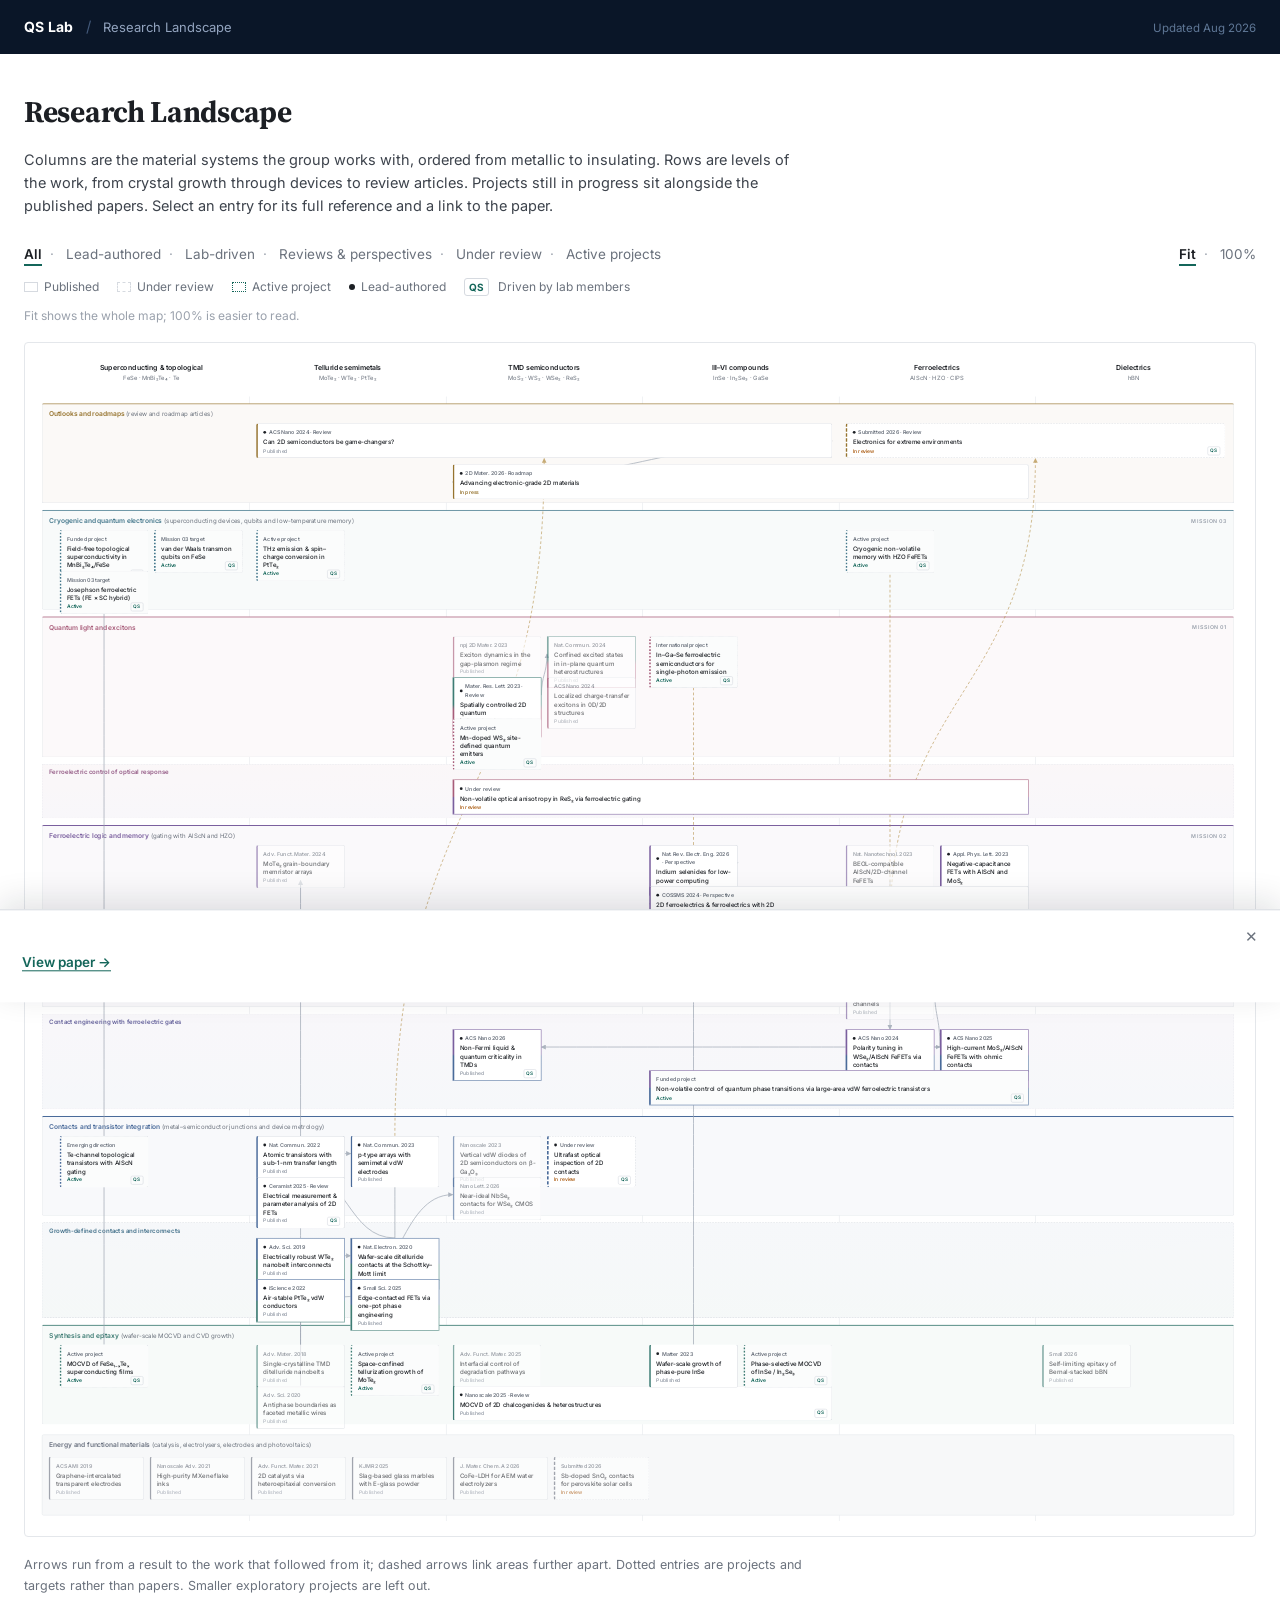
==== research-landscape.html @ 2c2a9a25 "Research: Materials × Missions 표를 Research Landscape 지도 임베드로 교체 - index.html·content.json(page-resea" ====
<!DOCTYPE html>
<html lang="en">
<head>
<meta charset="utf-8">
<meta name="viewport" content="width=device-width, initial-scale=1">
<meta name="theme-color" content="#0a1628">
<meta name="description" content="Publications and active projects of the Quantum Semiconductors Lab at SKKU, mapped by material system and application layer.">
<title>Research Landscape | QS Lab, SKKU</title>
<script>
(function(){var h=document.documentElement;
  try{if(window.self!==window.top)h.classList.add('embedded');}catch(e){h.classList.add('embedded');}
  if(/[?&]embed=min\b/.test(location.search))h.classList.add('embedded','embed-min');})();
</script>
<link rel="preconnect" href="https://fonts.googleapis.com">
<link rel="preconnect" href="https://fonts.gstatic.com" crossorigin>
<link href="https://fonts.googleapis.com/css2?family=Source+Serif+4:opsz,wght@8..60,600;8..60,700&family=Inter:wght@400;500;600;700&display=swap" rel="stylesheet">
<style>
  :root{
    --ink:#1c1f24; --body:#3d434c; --meta:#6b727d; --faint:#9aa1ac;
    --bgpage:#ffffff; --hair:#e4e7eb; --hair2:#d6dae0;
    --accent:#14665a;            /* single accent — lab teal, links & active states */
    --navy:#0a1628;              /* site header, bridges to the main site */
    --A:#3e7c74; --B:#4a6b9a; --C:#7a5f9e; --D:#a85d7a; --Q:#45788c; --E:#96742f; --F:#6b7280;
    --pub:#2f7d4f; --acc2:#96742f; --rev:#b0651f; --plan:#14665a;
  }
  *{box-sizing:border-box;margin:0;padding:0}
  html,body{background:var(--bgpage);color:var(--body);
    font-family:'Inter',ui-sans-serif,-apple-system,system-ui,sans-serif;
    font-size:15px;line-height:1.6;-webkit-font-smoothing:antialiased}
  a{color:var(--accent)}
  /* site header — dark, matching the main QS Lab site */
  .topbar{display:flex;align-items:baseline;gap:12px;padding:15px 24px;background:var(--navy);color:#e9eef7}
  .topbar .logo{font-weight:700;font-size:14px;text-decoration:none;color:#fff;letter-spacing:.02em}
  .topbar .logo:hover{text-decoration:underline}
  .topbar .sep{color:#43597a}
  .topbar .here{font-size:13px;color:#93a4bf}
  .topbar .upd{margin-left:auto;font-size:11.5px;color:#5f7796}
  .intro{padding:34px 24px 6px;max-width:820px}
  .intro h1{font-family:'Source Serif 4',Georgia,serif;font-size:30px;font-weight:700;
    color:var(--ink);letter-spacing:-.01em}
  .intro p{margin-top:12px;font-size:14.5px;color:var(--body)}
  /* filters as plain text links */
  .filters{padding:20px 24px 0;font-size:13.5px;color:var(--meta)}
  .filters .fl{color:var(--meta);text-decoration:none;cursor:pointer;padding-bottom:2px}
  .filters .fl:hover{color:var(--ink)}
  .filters .fl.on{color:var(--ink);font-weight:600;border-bottom:2px solid var(--accent)}
  .filters .dot{margin:0 8px;color:var(--faint)}
  .filters .zoomset{float:right}
  .legend{padding:12px 24px 0;font-size:12px;color:var(--meta);display:flex;flex-wrap:wrap;gap:6px 18px}
  .legend span{display:inline-flex;align-items:center;gap:6px}
  .box{width:14px;height:10px;display:inline-block;background:#fff;border:1px solid var(--hair2)}
  .box.dash{border-style:dashed}
  .box.dot{border-style:dotted;border-color:var(--plan)}
  .ldot{width:6px;height:6px;border-radius:99px;background:var(--ink);display:inline-block}
  .hintline{font-size:12px;color:var(--faint);padding:10px 24px 0}
  /* ── desktop map, framed like a figure ── */
  .figure{margin:16px 24px 6px;border:1px solid var(--hair);border-radius:4px;background:#fff}
  .scroll{overflow:auto;-webkit-overflow-scrolling:touch;padding:8px}
  #zw{position:relative}
  #canvas{position:relative;transform-origin:0 0}
  svg#wires{position:absolute;inset:0;width:100%;height:100%;pointer-events:none;z-index:3}
  .band,.strip{position:absolute;left:16px;right:16px;border-radius:3px;z-index:1}
  .bl{position:absolute;left:12px;top:8px;font-size:12px;font-weight:600;white-space:nowrap;
    max-width:calc(100% - 140px);overflow:hidden;text-overflow:ellipsis}
  .bl .bs2{font-weight:400;font-size:11px;color:var(--meta)}
  .phys{position:absolute;right:12px;top:10px;font-size:9.5px;font-weight:600;letter-spacing:.1em;
    text-transform:uppercase;color:var(--faint)}
  .strip .bl{font-size:11px;top:6px}
  .strip .phys{top:7px}
  .colhead{position:absolute;top:20px;text-align:center;z-index:2}
  .colhead .cn{font-size:12.5px;font-weight:600;color:var(--ink)}
  .colhead .cm{font-size:10.5px;color:var(--meta);margin-top:2px}
  .colline{position:absolute;top:82px;width:0;border-left:1px solid var(--hair);z-index:0}
  .node{position:absolute;min-height:62px;padding:8px 10px 20px;border-radius:4px;cursor:pointer;
    background:#fff;border:1px solid var(--hair2);border-left-width:3px;z-index:4;
    transition:border-color .12s,opacity .15s}
  .node:hover{border-color:#aeb6c0;border-left-width:3px}
  .node:focus-visible{outline:2px solid var(--accent);outline-offset:2px}
  .node .j{font-size:9.5px;font-weight:600;color:var(--meta);display:flex;align-items:center;gap:5px;padding-right:4px}
  .node .j .lead{width:5px;height:5px;border-radius:99px;background:var(--ink);flex:none}
  .node .t{margin-top:3px;font-size:11px;line-height:1.35;color:var(--ink);font-weight:500}
  .node .stat{position:absolute;bottom:5px;left:10px;font-size:9px;font-weight:600}
  .node .qs{position:absolute;bottom:4px;right:8px;font-size:8.5px;font-weight:600;
    color:var(--accent);border:1px solid var(--hair2);border-radius:3px;padding:0 4px}
  .node.rev{border-style:dashed}
  .node.plan{border-style:dotted;background:#fbfcfc}
  .node.co{opacity:.62}
  .node.dim{opacity:.08;pointer-events:none}
  .fpanel{position:absolute;left:16px;right:16px;border-radius:3px;z-index:1;
    background:#f7f8f9;border:1px solid var(--hair)}
  .fwrap{position:absolute;left:28px;right:28px;display:flex;gap:10px;flex-wrap:wrap;z-index:4}
  .fwrap .node{position:relative;width:172px}
  .figcap{padding:12px 24px 34px;font-size:12.5px;color:var(--meta);line-height:1.65;max-width:860px}
  /* ── mobile list ── */
  #mobile{display:none;padding:6px 16px 12px}
  .mband{margin:14px 0;border-top:2px solid;padding:12px 2px 4px}
  .mband .mh{display:flex;align-items:baseline;gap:8px}
  .mband h3{font-family:'Source Serif 4',Georgia,serif;font-size:16.5px;font-weight:700;color:var(--ink)}
  .mband .mphys{margin-left:auto;font-size:9.5px;font-weight:600;letter-spacing:.1em;
    text-transform:uppercase;color:var(--faint)}
  .mband .msub{font-size:12px;color:var(--meta);margin-top:2px}
  .mcards{margin-top:8px}
  .mnode{position:relative;padding:12px 4px 26px;border-bottom:1px solid var(--hair);cursor:pointer}
  .mnode:focus-visible{outline:2px solid var(--accent);outline-offset:2px}
  .mnode .j{font-size:11px;font-weight:600;color:var(--meta);display:flex;align-items:center;gap:6px;padding-right:64px}
  .mnode .j .lead{width:6px;height:6px;border-radius:99px;background:var(--ink);flex:none}
  .mnode .t{margin-top:4px;font-size:14.5px;line-height:1.45;color:var(--ink);font-weight:500}
  .mnode .mtag{position:absolute;top:12px;right:2px;font-size:10px;color:var(--meta);
    border:1px solid var(--hair2);border-radius:3px;padding:1px 6px}
  .mnode .stat{position:absolute;bottom:7px;left:4px;font-size:10.5px;font-weight:600}
  .mnode .qs{position:absolute;bottom:6px;right:2px;font-size:10px;font-weight:600;
    color:var(--accent);border:1px solid var(--hair2);border-radius:3px;padding:0 5px}
  .mnode.rev .t{color:var(--body)}
  .mnode.plan .j::after{content:'';display:none}
  .mnode.co{opacity:.62}
  .mnode.dim{display:none}
  /* ── mobile schematic ── */
  .mtoggle{display:none;padding:12px 24px 0;font-size:13px;color:var(--meta)}
  .mtoggle .mt{color:var(--meta);cursor:pointer;text-decoration:none;padding-bottom:2px}
  .mtoggle .mt.on{color:var(--ink);font-weight:600;border-bottom:2px solid var(--accent)}
  #mmapwrap{display:none;padding:10px 12px 4px}
  #mmap{position:relative;border:1px solid var(--hair);border-radius:4px;padding:10px 8px 8px;background:#fff}
  .mcols{display:flex;margin-bottom:2px}
  .mcols div{width:16.6667%;text-align:center;font-size:8.5px;font-weight:600;color:var(--meta);line-height:1.2}
  .maxis{text-align:center;font-size:9px;color:var(--faint);margin:1px 0 8px}
  .mbandc{position:relative;margin:7px 0;border:1px solid var(--hair);border-radius:3px}
  .mbandc .mbl2{display:flex;align-items:baseline;gap:6px;padding:4px 8px 1px;position:relative;z-index:4}
  .mbandc .mbl2 b{font-size:11.5px;font-weight:600}
  .mbandc .mbl2 span{margin-left:auto;font-size:8.5px;font-weight:600;letter-spacing:.08em;
    text-transform:uppercase;color:var(--faint)}
  .mgrid{position:relative;margin:2px 4px 5px;
    background-image:repeating-linear-gradient(90deg,transparent 0,transparent calc(16.6667% - 1px),var(--hair) calc(16.6667% - 1px),var(--hair) 16.6667%)}
  .mk{position:absolute;border-radius:3px;cursor:pointer;border:1px solid;z-index:4;
    font-size:8.2px;line-height:1.15;font-weight:600;color:var(--ink);
    padding:3px 4px;overflow:hidden;display:flex;align-items:center;
    text-align:center;justify-content:center}
  .mk.co{opacity:.55}
  .mk.dim{opacity:.05;pointer-events:none}
  .mfrow{display:flex;flex-wrap:wrap;gap:5px;padding:4px 8px 8px}
  .mfrow .mk{position:relative;width:calc(50% - 3px);height:26px;font-size:8.5px}
  @media (max-width:899px){
    .figure,.zoomset,.hintline{display:none}
    .mtoggle{display:block}
    #mmapwrap.show{display:block}
    #mobile.show{display:block}
    .figcap{padding-top:4px}
  }
  /* ── detail panel ── */
  #sheet{position:fixed;left:0;right:0;bottom:0;z-index:50;background:#fff;color:var(--body);
    border-top:1px solid var(--hair2);padding:20px 22px 28px;
    transform:translateY(110%);transition:transform .2s ease;max-height:66vh;overflow:auto;
    box-shadow:0 -8px 30px rgba(20,25,35,.12)}
  #sheet.open{transform:translateY(0)}
  #sheet .st{font-family:'Source Serif 4',Georgia,serif;font-size:16.5px;font-weight:600;
    line-height:1.45;color:var(--ink);padding-right:34px}
  #sheet .sc{margin-top:8px;font-size:13px;color:var(--meta)}
  #sheet .sr{margin-top:9px;font-size:13px}
  #sheet .sr b{color:var(--ink);font-weight:600}
  #sheet a.go{display:inline-block;margin-top:13px;font-size:13.5px;font-weight:600;
    color:var(--accent);text-decoration:underline;text-underline-offset:3px}
  #sheet .close{position:absolute;top:14px;right:14px;font-size:15px;color:var(--meta);
    cursor:pointer;border:none;background:none;padding:4px 8px}
  #backdrop{position:fixed;inset:0;z-index:40;display:none;background:rgba(20,25,35,.25)}
  #backdrop.open{display:block}
  @media (prefers-reduced-motion: reduce){#sheet{transition:none}}
  /* ── embedded inside index.html (iframe): tighter type so the map leads ── */
  html.embedded .intro{padding:22px 24px 0}
  html.embedded .intro h1{font-size:23px}
  html.embedded .intro p{margin-top:9px;font-size:13.5px;line-height:1.55}
  html.embedded .filters{padding-top:15px;font-size:13px}
  html.embedded .legend{font-size:11.5px}
  html.embedded .hintline{padding-top:8px}
  html.embedded .figure{margin:14px 24px 6px}
  /* ?embed=min — hide the duplicate site header and intro copy */
  html.embed-min .topbar,html.embed-min .intro{display:none}
  html.embed-min .filters{padding-top:18px}
</style>
</head>
<body>
<nav class="topbar">
  <a class="logo" href="https://qs-lab-skku.github.io/qslab/">QS Lab</a>
  <span class="sep">/</span>
  <span class="here">Research Landscape</span>
  <span class="upd" id="upd"></span>
</nav>
<section class="intro">
  <h1>Research Landscape</h1>
  <p>Columns are the material systems the group works with, ordered from metallic to insulating.
     Rows are levels of the work, from crystal growth through devices to review articles.
     Projects still in progress sit alongside the published papers. Select an entry for its
     full reference and a link to the paper.</p>
</section>
<div class="filters" id="chips">
  <a class="fl on" tabindex="0" data-f="all">All</a><span class="dot">·</span>
  <a class="fl" tabindex="0" data-f="lead">Lead-authored</a><span class="dot">·</span>
  <a class="fl" tabindex="0" data-f="lab">Lab-driven</a><span class="dot">·</span>
  <a class="fl" tabindex="0" data-f="rp">Reviews &amp; perspectives</a><span class="dot">·</span>
  <a class="fl" tabindex="0" data-f="rev">Under review</a><span class="dot">·</span>
  <a class="fl" tabindex="0" data-f="plan">Active projects</a>
  <span class="zoomset">
    <a class="fl zbtn" tabindex="0" data-z="fit">Fit</a><span class="dot">·</span>
    <a class="fl zbtn" tabindex="0" data-z="1">100%</a>
  </span>
</div>
<div class="legend">
  <span><i class="box"></i>Published</span>
  <span><i class="box dash"></i>Under review</span>
  <span><i class="box dot"></i>Active project</span>
  <span><i class="ldot"></i>Lead-authored</span>
  <span><b style="color:var(--accent);font-size:10px;border:1px solid var(--hair2);border-radius:3px;padding:0 4px">QS</b>&nbsp;Driven by lab members</span>
</div>
<div class="hintline">Fit shows the whole map; 100% is easier to read.</div>
<div class="mtoggle">View: <a class="mt on" tabindex="0" data-m="map">Schematic</a> <span style="color:var(--faint)">·</span> <a class="mt" tabindex="0" data-m="list">List</a></div>
<div class="figure"><div class="scroll"><div id="zw"><div id="canvas">
  <svg id="wires">
    <defs>
      <marker id="ah" viewBox="0 0 8 8" refX="7" refY="4" markerWidth="6" markerHeight="6" orient="auto-start-reverse">
        <path d="M0,0 L8,4 L0,8 z" fill="context-stroke"/>
      </marker>
    </defs>
  </svg>
</div></div></div></div>
<div id="mmapwrap"><div id="mmap">
  <svg id="mwires" style="position:absolute;inset:0;width:100%;height:100%;pointer-events:none;z-index:3"></svg>
</div></div>
<div id="mobile"></div>
<p class="figcap">Arrows run from a result to the work that followed from it; dashed arrows link
areas further apart. Dotted entries are projects and targets rather than papers. Smaller exploratory
projects are left out.</p>
<div id="backdrop"></div>
<div id="sheet" role="dialog" aria-modal="true">
  <button class="close" id="shx" aria-label="Close">✕</button>
  <div class="st" id="sht"></div>
  <div class="sc" id="shc"></div>
  <div class="sr" id="shr"></div>
  <a class="go" id="shl" target="_blank" rel="noopener">View paper →</a>
</div>
<script src="landscape-data.js"></script>
<script>
const CARD=160, SGAP=10, CPAD=12, COLW=354, X0=36, CW=2180;
const CARDH=64, ROWH=74;
const colX=c=>X0+c*COLW, slotX=(c,s)=>colX(c)+CPAD+s*(CARD+SGAP);
const CLR={A:'var(--A)',B:'var(--B)',C:'var(--C)',D:'var(--D)',E:'var(--E)',F:'var(--F)',Q:'var(--Q)'};
const STC={pub:['Published','var(--faint)'],acc:['In press','var(--acc2)'],rev:['In review','var(--rev)'],plan:['Active','var(--plan)']};
const BDL={R:'Review',P:'Perspective',RM:'Roadmap'};
// data (COLS, ORDER, P, EDGES, UPDATED) comes from landscape-data.js
document.getElementById('upd').textContent=UPDATED;
// auto placement: each column has 2 card slots per row. Entries are processed in
// declaration order and dropped into the topmost row of their band whose slots
// are free; a wide entry (materialTo set) occupies every slot of the columns it
// spans. Rows are added automatically, so band heights and the canvas height
// follow from the data.
const colIdx=k=>{const i=COLS.findIndex(c=>c.key===k);if(i<0)throw new Error('Unknown material key: '+k);return i;};
const NSLOT=COLS.length*2;
(function place(){
  const occ={};
  for(const p of P){
    if(p.r==='F') continue;
    const rows=occ[p.r]||(occ[p.r]=[]);
    const c0=colIdx(p.material), c1=p.materialTo?colIdx(p.materialTo):c0;
    const wide=!!p.materialTo, si0=c0*2, se0=c1*2+1;
    for(let w=0;;w++){
      if(!rows[w]) rows[w]=new Array(NSLOT).fill(false);
      if(wide){
        let free=true;
        for(let i=si0;i<=se0;i++) if(rows[w][i]){free=false;break;}
        if(!free) continue;
        for(let i=si0;i<=se0;i++) rows[w][i]=true;
        p._w=w; p._si=si0; p._se=se0; break;
      }
      const s=!rows[w][si0]?si0:(!rows[w][si0+1]?si0+1:-1);
      if(s<0) continue;
      rows[w][s]=true; p._w=w; p._si=s; p._se=s; break;
    }
  }
  for(const o of ORDER) o.rows=(occ[o.k]||[0]).length;
})();
const R={}; let yCur=94;
for(const o of ORDER){
  const labelH=o.strip?28:36, pad=6, gapAfter=12;
  o.y=yCur; o.rowsY=[];
  for(let i=0;i<o.rows;i++) o.rowsY.push(yCur+labelH+i*ROWH);
  o.h=labelH+o.rows*ROWH-(ROWH-CARDH)+pad;
  yCur=o.y+o.h+gapAfter;
  R[o.k]=o;
}
const FP={y:yCur+6,h:146};
const CH=FP.y+FP.h+24;
// band colour is the default; p.pc overrides it for the few exceptions
const pcOf=p=>p.pc||(p.r==='F'?'F':(R[p.r].c||R[p.r].strip[0]));
const cv=document.getElementById('canvas'), svg=document.getElementById('wires'), zw=document.getElementById('zw');
cv.style.width=CW+'px'; cv.style.height=CH+'px';
COLS.forEach((c,i)=>{
  const h=document.createElement('div');h.className='colhead';
  h.style.left=colX(i)+'px';h.style.width=COLW+'px';
  h.innerHTML=`<div class="cn">${c.n}</div><div class="cm">${c.m}</div>`;
  cv.appendChild(h);
  if(i>0){const l=document.createElement('div');l.className='colline';l.style.left=colX(i)+'px';l.style.height=(CH-96)+'px';cv.appendChild(l);}
});
for(const b of ORDER){
  const d=document.createElement('div');
  if(b.strip){
    const [top,bot]=b.strip;
    d.className='strip';
    d.style.cssText=`top:${b.y}px;height:${b.h}px;
      background:linear-gradient(180deg,color-mix(in srgb, ${CLR[top]} 5%, #fff),color-mix(in srgb, ${CLR[bot]} 5%, #fff));
      border:1px dashed var(--hair2)`;
    d.innerHTML=`<span class="bl" style="color:color-mix(in srgb, ${CLR[top]} 60%, ${CLR[bot]} 40%)">${b.name}</span><span class="phys">${b.phys}</span>`;
  }else{
    d.className='band';
    d.style.cssText=`top:${b.y}px;height:${b.h}px;
      background:color-mix(in srgb, ${CLR[b.c]} 4%, #fff);
      border:1px solid var(--hair);border-top:2px solid ${CLR[b.c]}`;
    d.innerHTML=`<span class="bl" style="color:${CLR[b.c]}">${b.name}${b.sub?`<span class="bs2"> (${b.sub})</span>`:''}</span><span class="phys">${b.phys}</span>`;
  }
  cv.appendChild(d);}
const fp=document.createElement('div');fp.className='fpanel';
fp.style.cssText=`top:${FP.y}px;height:${FP.h}px`;
fp.innerHTML=`<span class="bl" style="color:var(--F)">Energy and functional materials<span class="bs2"> (catalysis, electrolysers, electrodes and photovoltaics)</span></span>`;
cv.appendChild(fp);
const fwrap=document.createElement('div');fwrap.className='fwrap';fwrap.style.top=(FP.y+40)+'px';cv.appendChild(fwrap);
const pos={}, els={};
const sheet=document.getElementById('sheet'), bk=document.getElementById('backdrop');
function openSheet(p){
  document.getElementById('sht').textContent=p.full;
  document.getElementById('shc').textContent=p.cite;
  document.getElementById('shr').innerHTML=
    `<b>Status:</b> ${STC[p.st][0]} &nbsp;·&nbsp; <b>Role:</b> ${p.role}${p.lab?' &nbsp;·&nbsp; <b style="color:var(--accent)">QS Lab</b>':''}`+
    (p.note?`<br><b>Note:</b> ${p.note}`:'');
  const a=document.getElementById('shl');
  if(p.url){a.style.display='inline-block';a.href=p.url;}else{a.style.display='none';}
  sheet.classList.add('open');bk.classList.add('open');
}
document.getElementById('shx').onclick=()=>{sheet.classList.remove('open');bk.classList.remove('open');};
bk.onclick=document.getElementById('shx').onclick;
function cardHTML(p,mobile){
  const lead = p.role!=='Coauthor' && p.st!=='plan' ? '<span class="lead"></span>' : '';
  const [stTxt,stCol]=STC[p.st];
  const suffix = p.bd ? ' · '+BDL[p.bd] : '';
  let tag='';
  if(mobile && p.r!=='F'){
    const t1=COLS[p._si>>1].tag, t2=p.materialTo?COLS[p._se>>1].tag:null;
    tag=`<span class="mtag">${t2&&t2!==t1?t1+' – '+t2:t1}</span>`;
  }
  return `<div class="j">${lead}${p.j}${suffix}</div><div class="t">${p.t}</div>`+tag+
    `<span class="stat" style="color:${stCol}">${stTxt}</span>`+
    (p.lab?`<span class="qs">QS</span>`:'');
}
function wireCard(n,p){
  n.setAttribute('tabindex','0');
  const open=()=>openSheet(p);
  n.onclick=open;
  n.onkeydown=e=>{if(e.key==='Enter'||e.key===' '){e.preventDefault();open();}};
  (els[p.id]=els[p.id]||[]).push(n);
}
for(const p of P){
  const n=document.createElement('div');
  n.className='node '+(p.st==='rev'?'rev ':'')+(p.st==='plan'?'plan ':'')+(p.role==='Coauthor'?'co':'');
  n.innerHTML=cardHTML(p,false);
  if(p.r==='F'){
    n.style.borderLeftColor=CLR.F; fwrap.appendChild(n);
  }else{
    const b=R[p.r], x=slotX(p._si>>1,p._si&1), y=b.rowsY[p._w];
    const w=slotX(p._se>>1,p._se&1)+CARD-x;
    pos[p.id]={x,y,w,h:CARDH};
    n.style.left=x+'px';n.style.top=y+'px';n.style.width=w+'px';n.style.position='absolute';
    if(b.strip){const [t2,b2]=b.strip;n.style.borderImage=`linear-gradient(180deg, ${CLR[t2]} 0 48%, ${CLR[b2]} 52% 100%) 1`;}
    else if(p.sc){n.style.borderImage=`linear-gradient(180deg, ${CLR[p.sc]} 0 45%, ${CLR[pcOf(p)]} 55% 100%) 1`;}
    else{n.style.borderLeftColor=CLR[pcOf(p)];}
    cv.appendChild(n);
  }
  wireCard(n,p);
}
// mobile list
const mob=document.getElementById('mobile');
const MOBSECS=[...ORDER,{k:'F',c:'F',name:'Energy and functional materials',sub:'catalysis, electrolysers, electrodes and photovoltaics',phys:''}];
for(const b of MOBSECS){
  const sec=document.createElement('section');sec.className='mband';
  const col=b.strip?`color-mix(in srgb, ${CLR[b.strip[0]]} 60%, ${CLR[b.strip[1]]} 40%)`:CLR[b.c];
  sec.style.borderTopColor=col;
  if(b.strip) sec.style.borderTopStyle='dashed';
  sec.innerHTML=`<div class="mh"><h3>${b.name}</h3><span class="mphys">${b.phys||''}</span></div>`+
    (b.sub?`<div class="msub">${b.sub[0].toUpperCase()+b.sub.slice(1)}</div>`:'');
  const wrap=document.createElement('div');wrap.className='mcards';
  const items=P.filter(p=>p.r===b.k).sort((a,c)=>((a._si??0)>>1)-((c._si??0)>>1)||(a._w??0)-(c._w??0)||((a._si??0)&1)-((c._si??0)&1));
  for(const p of items){
    const n=document.createElement('div');
    n.className='mnode '+(p.st==='rev'?'rev ':'')+(p.st==='plan'?'plan ':'')+(p.role==='Coauthor'?'co':'');
    n.innerHTML=cardHTML(p,true);
    wrap.appendChild(n);
    wireCard(n,p);
  }
  sec.appendChild(wrap);mob.appendChild(sec);
}
// mobile schematic — compact markers on the same band × material grid
const mmapw=document.getElementById('mmapwrap'), mmap=document.getElementById('mmap'), msvg=document.getElementById('mwires');
function mkMarker(p){
  const m=document.createElement('div');
  m.className='mk'+(p.role==='Coauthor'?' co':'');
  const c=CLR[pcOf(p)];
  if(p.st==='rev'){m.style.background='#fff';m.style.border='1.5px dashed '+c;}
  else if(p.st==='plan'){m.style.background='#fff';m.style.border='1.5px dotted '+c;}
  else{m.style.background=`color-mix(in srgb, ${c} ${p.st==='acc'?12:20}%, #fff)`;m.style.borderColor=c;}
  if(p.role!=='Coauthor'&&p.st!=='plan') m.style.borderColor='var(--ink)';
  m.textContent=p.kw||p.t;
  m.title=p.j+', '+p.t;
  wireCard(m,p);
  return m;
}
(function buildMMap(){
  const head=document.createElement('div');head.className='mcols';
  head.innerHTML=COLS.map(c=>`<div>${c.tag}</div>`).join('');
  mmap.appendChild(head);
  const ax=document.createElement('div');ax.className='maxis';ax.textContent='metallic → insulating';
  mmap.appendChild(ax);
  const MR=40;
  for(const b of ORDER){
    const sec=document.createElement('div');sec.className='mbandc';
    const col=b.strip?`color-mix(in srgb, ${CLR[b.strip[0]]} 60%, ${CLR[b.strip[1]]} 40%)`:CLR[b.c];
    sec.style.borderTop=(b.strip?'2px dashed ':'2px solid ')+col;
    if(!b.strip) sec.style.background=`color-mix(in srgb, ${CLR[b.c]} 3%, #fff)`;
    sec.innerHTML=`<div class="mbl2"><b style="color:${col}">${b.name}</b><span>${b.phys||''}</span></div>`;
    const g=document.createElement('div');g.className='mgrid';g.style.height=(b.rows*MR)+'px';
    for(const p of P.filter(q=>q.r===b.k)){
      const si=p._si, span=p._se-p._si+1;
      const m=mkMarker(p);
      m.style.left=`calc(${(si*100/NSLOT).toFixed(4)}% + 2px)`;
      m.style.width=`calc(${(span*100/NSLOT).toFixed(4)}% - 4px)`;
      m.style.top=(p._w*MR+3)+'px';
      m.style.height=(MR-8)+'px';
      g.appendChild(m);
    }
    sec.appendChild(g);mmap.appendChild(sec);
  }
  const fsec=document.createElement('div');fsec.className='mbandc';
  fsec.style.borderTop='2px solid '+CLR.F;
  fsec.innerHTML=`<div class="mbl2"><b style="color:${CLR.F}">Energy and functional materials</b></div>`;
  const fr=document.createElement('div');fr.className='mfrow';
  for(const p of P.filter(q=>q.r==='F')) fr.appendChild(mkMarker(p));
  fsec.appendChild(fr);mmap.appendChild(fsec);
})();
let mpaths=[];
function drawMWires(){
  if(!mmap.offsetParent) return;
  const r0=mmap.getBoundingClientRect();
  msvg.setAttribute('viewBox',`0 0 ${r0.width} ${r0.height}`);
  msvg.innerHTML='<defs><marker id="ah2" viewBox="0 0 8 8" refX="7" refY="4" markerWidth="5" markerHeight="5" orient="auto-start-reverse"><path d="M0,0 L8,4 L0,8 z" fill="context-stroke"/></marker></defs>';
  mpaths=[];
  for(const [s,t,kind] of EDGES){
    const ea=(els[s]||[]).find(x=>x.classList.contains('mk'));
    const eb=(els[t]||[]).find(x=>x.classList.contains('mk'));
    if(!ea||!eb) continue;
    const ra=ea.getBoundingClientRect(), rb=eb.getBoundingClientRect();
    const a={x:ra.left-r0.left,y:ra.top-r0.top,w:ra.width,h:ra.height};
    const b={x:rb.left-r0.left,y:rb.top-r0.top,w:rb.width,h:rb.height};
    const [[x1,y1],[x2,y2]]=anchorPt(a,b);
    const mx=(x1+x2)/2,my=(y1+y2)/2;
    const d=Math.abs(x2-x1)>=Math.abs(y2-y1)
      ?`M${x1},${y1} C${mx},${y1} ${mx},${y2} ${x2},${y2}`
      :`M${x1},${y1} C${x1},${my} ${x2},${my} ${x2},${y2}`;
    const p2=document.createElementNS(NS,'path');
    p2.setAttribute('d',d);p2.setAttribute('fill','none');p2.setAttribute('marker-end','url(#ah2)');
    if(kind==='X'){p2.setAttribute('stroke','#c9a25e');p2.setAttribute('stroke-dasharray','4 3');p2.setAttribute('stroke-width','1');}
    else{p2.setAttribute('stroke','#aab3bd');p2.setAttribute('stroke-width','1');}
    p2.setAttribute('opacity','.75');
    msvg.appendChild(p2);mpaths.push({el:p2,s,t});
  }
  applyWireVis();
}
// arrows
function anchorPt(a,b){
  const dx=(b.x+b.w/2)-(a.x+a.w/2), dy=(b.y+b.h/2)-(a.y+a.h/2);
  if(Math.abs(dx)>=Math.abs(dy))
    return dx>0?[[a.x+a.w,a.y+a.h/2],[b.x,b.y+b.h/2]]:[[a.x,a.y+a.h/2],[b.x+b.w,b.y+b.h/2]];
  return dy>0?[[a.x+a.w/2,a.y+a.h],[b.x+b.w/2,b.y]]:[[a.x+a.w/2,a.y],[b.x+b.w/2,b.y+b.h]];
}
const NS='http://www.w3.org/2000/svg';
const wires=[];
for(const [s,t,kind] of EDGES){
  const a=pos[s], b=pos[t]; if(!a||!b) continue;
  const [[x1,y1],[x2,y2]]=anchorPt(a,b);
  const mx=(x1+x2)/2, my=(y1+y2)/2;
  const d=Math.abs(x2-x1)>=Math.abs(y2-y1)
    ?`M${x1},${y1} C${mx},${y1} ${mx},${y2} ${x2},${y2}`
    :`M${x1},${y1} C${x1},${my} ${x2},${my} ${x2},${y2}`;
  const pth=document.createElementNS(NS,'path');
  pth.setAttribute('d',d);pth.setAttribute('fill','none');pth.setAttribute('marker-end','url(#ah)');
  if(kind==='X'){pth.setAttribute('stroke','#b08a3e');
    pth.setAttribute('stroke-dasharray','5 4');pth.setAttribute('stroke-width','1.4');pth.setAttribute('opacity','.7');}
  else{pth.setAttribute('stroke','#9aa4b1');
    pth.setAttribute('stroke-width','1.5');pth.setAttribute('opacity','.8');}
  svg.appendChild(pth);wires.push({el:pth,s,t});}
// filters
const test={
  all:p=>true,
  lead:p=>p.role!=='Coauthor'&&p.st!=='plan',
  lab:p=>!!p.lab,
  rp:p=>['R','P','RM'].includes(p.bd),
  rev:p=>p.st==='rev',
  plan:p=>p.st==='plan',
};
let curF='all';
function applyWireVis(){
  const f=test[curF], vis={};
  for(const p of P) vis[p.id]=f(p);
  for(const w of wires) w.el.style.opacity=(vis[w.s]&&vis[w.t])?'':'0.05';
  for(const w of mpaths) w.el.style.opacity=(vis[w.s]&&vis[w.t])?'':'0.04';
}
document.getElementById('chips').addEventListener('click',e=>{
  const c=e.target.closest('.fl');if(!c)return;
  if(c.dataset.z){setScale(c.dataset.z==='fit'?fitScale():1,c);return;}
  document.querySelectorAll('.fl[data-f]').forEach(x=>x.classList.remove('on'));
  c.classList.add('on');
  curF=c.dataset.f;
  const f=test[curF];
  for(const p of P){const ok=f(p);
    for(const el of els[p.id]) el.classList.toggle('dim',!ok);}
  applyWireVis();
});
// zoom (desktop)
function fitScale(){return Math.min(1,(document.documentElement.clientWidth-70)/CW);}
let fitMode=false;
function setScale(s,btn){
  cv.style.transform='scale('+s+')';
  zw.style.width=(CW*s)+'px';zw.style.height=(CH*s)+'px';
  fitMode=(s!==1);
  document.querySelectorAll('.zbtn').forEach(x=>x.classList.remove('on'));
  if(btn)btn.classList.add('on');
  else{const t=document.querySelector('.zbtn[data-z="'+(fitMode?'fit':'1')+'"]');if(t)t.classList.add('on');}
}
// mobile view toggle (schematic is the default)
const mobList=document.getElementById('mobile');
mmapw.classList.add('show');
document.querySelectorAll('.mt').forEach(t=>{
  const act=()=>{
    document.querySelectorAll('.mt').forEach(x=>x.classList.remove('on'));
    t.classList.add('on');
    const showMap=t.dataset.m==='map';
    mmapw.classList.toggle('show',showMap);
    mobList.classList.toggle('show',!showMap);
    if(showMap) requestAnimationFrame(drawMWires);
  };
  t.onclick=act;
  t.onkeydown=e=>{if(e.key==='Enter'||e.key===' '){e.preventDefault();act();}};
});
let rzT;
window.addEventListener('resize',()=>{
  if(fitMode)setScale(fitScale());
  clearTimeout(rzT);rzT=setTimeout(drawMWires,150);
});
setScale((document.documentElement.classList.contains('embedded')||document.documentElement.clientWidth<1300)?fitScale():1);
requestAnimationFrame(drawMWires);
</script>
</body>
</html>
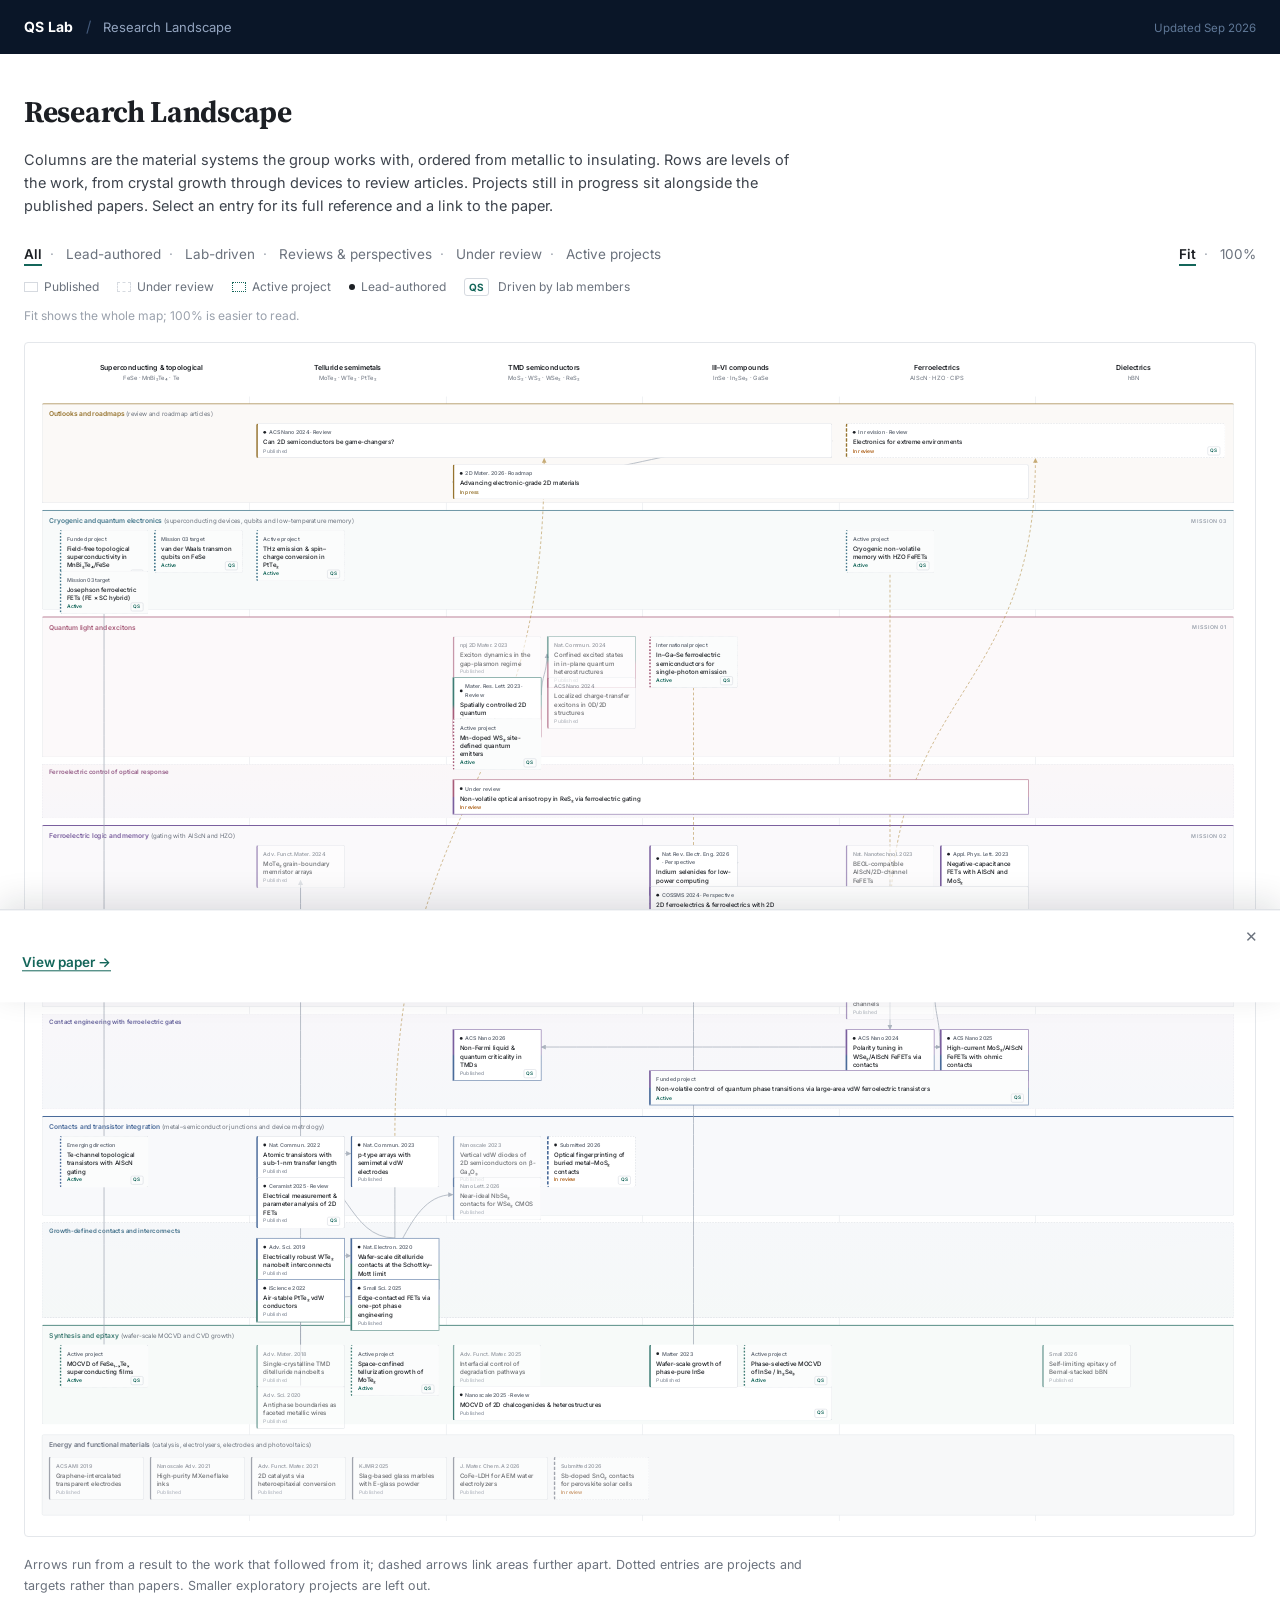
==== commit 353adfaa: "Research Landscape: 컨테이너 안에서 읽히는 시안 3종(?v=1/2/3) 및 iframe 자동 높이 - research-landscape.html: ?v=1|2 (6" ====
--- a/research-landscape.html
+++ b/research-landscape.html
@@ -9,7 +9,8 @@
 <script>
 (function(){var h=document.documentElement;
   try{if(window.self!==window.top)h.classList.add('embedded');}catch(e){h.classList.add('embedded');}
-  if(/[?&]embed=min\b/.test(location.search))h.classList.add('embedded','embed-min');})();
+  if(/[?&]embed=min\b/.test(location.search))h.classList.add('embedded','embed-min');
+  var v=(location.search.match(/[?&]v=(\d)/)||[])[1]||'0';h.classList.add('v'+v);window.RL_V=v;})();
 </script>
 <link rel="preconnect" href="https://fonts.googleapis.com">
 <link rel="preconnect" href="https://fonts.gstatic.com" crossorigin>
@@ -174,6 +175,45 @@
   /* ?embed=min — hide the duplicate site header and intro copy */
   html.embed-min .topbar,html.embed-min .intro{display:none}
   html.embed-min .filters{padding-top:18px}
+  /* ── embed: no inner frame/scroll (the parent resizes the iframe to fit) ── */
+  html.embed-min .figure{margin:10px 0 4px;border:none;border-radius:0}
+  html.embed-min .scroll{padding:0;overflow:visible}
+  html.embed-min .filters,html.embed-min .legend,html.embed-min .hintline,html.embed-min .figcap{padding-left:0;padding-right:0}
+  /* ── v1 / v2: one card per column, larger type ── */
+  html.v1 .node .t,html.v2 .node .t{font-size:12.5px;line-height:1.35}
+  html.v1 .node .j,html.v2 .node .j{font-size:10.5px}
+  html.v1 .node .stat,html.v2 .node .stat{font-size:10px}
+  html.v1 .node .qs,html.v2 .node .qs{font-size:9.5px}
+  html.v1 .node,html.v2 .node{padding:9px 11px 22px}
+  html.v2 .node .t{font-size:14px;line-height:1.35}
+  html.v2 .node .j{font-size:11.5px}
+  html.v2 .node .stat{font-size:10.5px}
+  html.v2 .node .qs{font-size:10px}
+  html.v1 .colhead .cn,html.v2 .colhead .cn{font-size:13.5px}
+  html.v1 .colhead .cm,html.v2 .colhead .cm{font-size:11px}
+  html.v1 .bl,html.v2 .bl{font-size:13px}
+  html.v1 .bl .bs2,html.v2 .bl .bs2{font-size:11.5px}
+  html.v1 .phys,html.v2 .phys{font-size:10px}
+  html.v1 .fwrap .node,html.v2 .fwrap .node{width:186px}
+  /* ── v3: band-by-band card grid (material shown as a tag) ── */
+  html.v3 .figure,html.v3 .zoomset,html.v3 .hintline{display:none}
+  #gridview{display:none;position:relative;margin:12px 0 4px}
+  html.v3 #gridview{display:block}
+  #gwires{position:absolute;inset:0;width:100%;height:100%;pointer-events:none;z-index:3}
+  .gband{position:relative;margin:0 0 14px;border:1px solid var(--hair);border-radius:4px;padding:12px 14px 14px;background:#fff}
+  .gband.strip{border-style:dashed}
+  .gband .gh{display:flex;align-items:baseline;gap:8px;margin-bottom:10px}
+  .gband .gh b{font-size:13.5px;font-weight:600}
+  .gband .gh .bs2{font-size:11.5px;color:var(--meta);font-weight:400}
+  .gband .gh .phys{position:static;margin-left:auto}
+  .gcards{display:grid;grid-template-columns:repeat(auto-fill,minmax(215px,1fr));gap:10px}
+  .gcards .node{position:relative;width:auto;min-height:88px;padding:10px 12px 24px}
+  .gcards .node .j{font-size:10.5px;padding-right:0}
+  .gcards .node .t{font-size:13.5px;line-height:1.38}
+  .gcards .node .stat{font-size:10px}
+  .gcards .node .qs{font-size:9.5px}
+  .gcards .node .mtag{position:absolute;top:9px;right:9px;font-size:9.5px;color:var(--meta);border:1px solid var(--hair2);border-radius:3px;padding:0 5px;background:#fff}
+  .gcards .node .j{padding-right:70px}
 </style>
 </head>
 <body>
@@ -211,6 +251,7 @@
 </div>
 <div class="hintline">Fit shows the whole map; 100% is easier to read.</div>
 <div class="mtoggle">View: <a class="mt on" tabindex="0" data-m="map">Schematic</a> <span style="color:var(--faint)">·</span> <a class="mt" tabindex="0" data-m="list">List</a></div>
+<div id="gridview"><svg id="gwires"></svg></div>
 <div class="figure"><div class="scroll"><div id="zw"><div id="canvas">
   <svg id="wires">
     <defs>
@@ -237,9 +278,14 @@
 </div>
 <script src="landscape-data.js"></script>
 <script>
-const CARD=160, SGAP=10, CPAD=12, COLW=354, X0=36, CW=2180;
-const CARDH=64, ROWH=74;
+// v0 (default): 6 columns × 2 card slots, 2180px canvas scaled to fit.
+// v1/v2: 6 columns × 1 slot, ~1216px canvas → 100% inside the site's 1280px container.
+const V=window.RL_V||'0', SLOTS=(V==='1'||V==='2')?1:2;
+const CARD=SLOTS===1?176:160, SGAP=10, CPAD=SLOTS===1?11:12, COLW=SLOTS===1?198:354, X0=SLOTS===1?14:36;
+const CW=SLOTS===1?X0*2+COLS.length*COLW:2180;
+const CARDH=V==='2'?94:(V==='1'?80:64), ROWH=CARDH+10;
 const colX=c=>X0+c*COLW, slotX=(c,s)=>colX(c)+CPAD+s*(CARD+SGAP);
+const slotCol=si=>Math.floor(si/SLOTS), slotIdx=si=>si%SLOTS;
 const CLR={A:'var(--A)',B:'var(--B)',C:'var(--C)',D:'var(--D)',E:'var(--E)',F:'var(--F)',Q:'var(--Q)'};
 const STC={pub:['Published','var(--faint)'],acc:['In press','var(--acc2)'],rev:['In review','var(--rev)'],plan:['Active','var(--plan)']};
 const BDL={R:'Review',P:'Perspective',RM:'Roadmap'};
@@ -251,14 +297,14 @@
 // spans. Rows are added automatically, so band heights and the canvas height
 // follow from the data.
 const colIdx=k=>{const i=COLS.findIndex(c=>c.key===k);if(i<0)throw new Error('Unknown material key: '+k);return i;};
-const NSLOT=COLS.length*2;
+const NSLOT=COLS.length*SLOTS;
 (function place(){
   const occ={};
   for(const p of P){
     if(p.r==='F') continue;
     const rows=occ[p.r]||(occ[p.r]=[]);
     const c0=colIdx(p.material), c1=p.materialTo?colIdx(p.materialTo):c0;
-    const wide=!!p.materialTo, si0=c0*2, se0=c1*2+1;
+    const wide=!!p.materialTo, si0=c0*SLOTS, se0=c1*SLOTS+SLOTS-1;
     for(let w=0;;w++){
       if(!rows[w]) rows[w]=new Array(NSLOT).fill(false);
       if(wide){
@@ -268,7 +314,7 @@
         for(let i=si0;i<=se0;i++) rows[w][i]=true;
         p._w=w; p._si=si0; p._se=se0; break;
       }
-      const s=!rows[w][si0]?si0:(!rows[w][si0+1]?si0+1:-1);
+      let s=-1; for(let i=0;i<SLOTS;i++) if(!rows[w][si0+i]){s=si0+i;break;}
       if(s<0) continue;
       rows[w][s]=true; p._w=w; p._si=s; p._se=s; break;
     }
@@ -285,7 +331,8 @@
   R[o.k]=o;
 }
 const FP={y:yCur+6,h:146};
-const CH=FP.y+FP.h+24;
+let CH=FP.y+FP.h+24;
+const bandEl={}, collines=[];
 // band colour is the default; p.pc overrides it for the few exceptions
 const pcOf=p=>p.pc||(p.r==='F'?'F':(R[p.r].c||R[p.r].strip[0]));
 const cv=document.getElementById('canvas'), svg=document.getElementById('wires'), zw=document.getElementById('zw');
@@ -295,7 +342,7 @@
   h.style.left=colX(i)+'px';h.style.width=COLW+'px';
   h.innerHTML=`<div class="cn">${c.n}</div><div class="cm">${c.m}</div>`;
   cv.appendChild(h);
-  if(i>0){const l=document.createElement('div');l.className='colline';l.style.left=colX(i)+'px';l.style.height=(CH-96)+'px';cv.appendChild(l);}
+  if(i>0){const l=document.createElement('div');l.className='colline';l.style.left=colX(i)+'px';l.style.height=(CH-96)+'px';cv.appendChild(l);collines.push(l);}
 });
 for(const b of ORDER){
   const d=document.createElement('div');
@@ -313,7 +360,7 @@
       border:1px solid var(--hair);border-top:2px solid ${CLR[b.c]}`;
     d.innerHTML=`<span class="bl" style="color:${CLR[b.c]}">${b.name}${b.sub?`<span class="bs2"> (${b.sub})</span>`:''}</span><span class="phys">${b.phys}</span>`;
   }
-  cv.appendChild(d);}
+  cv.appendChild(d);bandEl[b.k]=d;}
 const fp=document.createElement('div');fp.className='fpanel';
 fp.style.cssText=`top:${FP.y}px;height:${FP.h}px`;
 fp.innerHTML=`<span class="bl" style="color:var(--F)">Energy and functional materials<span class="bs2"> (catalysis, electrolysers, electrodes and photovoltaics)</span></span>`;
@@ -328,7 +375,7 @@
     `<b>Status:</b> ${STC[p.st][0]} &nbsp;·&nbsp; <b>Role:</b> ${p.role}${p.lab?' &nbsp;·&nbsp; <b style="color:var(--accent)">QS Lab</b>':''}`+
     (p.note?`<br><b>Note:</b> ${p.note}`:'');
   const a=document.getElementById('shl');
-  if(p.url){a.style.display='inline-block';a.href=p.url;}else{a.style.display='none';}
+  if(p.url&&p.st!=='acc'){a.style.display='inline-block';a.href=p.url;}else{a.style.display='none';}
   sheet.classList.add('open');bk.classList.add('open');
 }
 document.getElementById('shx').onclick=()=>{sheet.classList.remove('open');bk.classList.remove('open');};
@@ -339,7 +386,7 @@
   const suffix = p.bd ? ' · '+BDL[p.bd] : '';
   let tag='';
   if(mobile && p.r!=='F'){
-    const t1=COLS[p._si>>1].tag, t2=p.materialTo?COLS[p._se>>1].tag:null;
+    const t1=COLS[slotCol(p._si)].tag, t2=p.materialTo?COLS[slotCol(p._se)].tag:null;
     tag=`<span class="mtag">${t2&&t2!==t1?t1+' – '+t2:t1}</span>`;
   }
   return `<div class="j">${lead}${p.j}${suffix}</div><div class="t">${p.t}</div>`+tag+
@@ -360,8 +407,8 @@
   if(p.r==='F'){
     n.style.borderLeftColor=CLR.F; fwrap.appendChild(n);
   }else{
-    const b=R[p.r], x=slotX(p._si>>1,p._si&1), y=b.rowsY[p._w];
-    const w=slotX(p._se>>1,p._se&1)+CARD-x;
+    const b=R[p.r], x=slotX(slotCol(p._si),slotIdx(p._si)), y=b.rowsY[p._w];
+    const w=slotX(slotCol(p._se),slotIdx(p._se))+CARD-x;
     pos[p.id]={x,y,w,h:CARDH};
     n.style.left=x+'px';n.style.top=y+'px';n.style.width=w+'px';n.style.position='absolute';
     if(b.strip){const [t2,b2]=b.strip;n.style.borderImage=`linear-gradient(180deg, ${CLR[t2]} 0 48%, ${CLR[b2]} 52% 100%) 1`;}
@@ -370,6 +417,87 @@
     cv.appendChild(n);
   }
   wireCard(n,p);
+}
+// v1/v2 — rows take the height of their tallest card (titles wrap differently at these widths)
+function relayoutRows(){
+  if(SLOTS!==1) return;
+  const GAP=10; let y=94;
+  const cvNode=p=>(els[p.id]||[]).find(e=>e.parentNode===cv);
+  for(const o of ORDER){
+    const labelH=o.strip?28:36, pad=8, gapAfter=12;
+    const rowH=new Array(o.rows).fill(CARDH);
+    for(const p of P){ if(p.r!==o.k) continue; const n=cvNode(p); if(n) rowH[p._w]=Math.max(rowH[p._w], n.offsetHeight); }
+    o.y=y; o.rowsY=[]; let yy=y+labelH;
+    for(let i=0;i<o.rows;i++){ o.rowsY.push(yy); yy+=rowH[i]+GAP; }
+    o.h=(yy-GAP)-y+pad; y=o.y+o.h+gapAfter;
+    const d=bandEl[o.k]; d.style.top=o.y+'px'; d.style.height=o.h+'px';
+  }
+  FP.y=y+6; FP.h=Math.max(146, fwrap.offsetHeight+52);
+  CH=FP.y+FP.h+24; cv.style.height=CH+'px';
+  fp.style.top=FP.y+'px'; fp.style.height=FP.h+'px'; fwrap.style.top=(FP.y+40)+'px';
+  for(const l of collines) l.style.height=(CH-96)+'px';
+  for(const p of P){ if(p.r==='F') continue; const n=cvNode(p); if(!n) continue; const yN=R[p.r].rowsY[p._w]; n.style.top=yN+'px'; pos[p.id].y=yN; pos[p.id].h=n.offsetHeight; }
+}
+relayoutRows();
+// v3 — band-by-band card grid (desktop), material as a tag on each card
+const gv=document.getElementById('gridview'), gsvg=document.getElementById('gwires');
+let gpaths=[];
+if(V==='3'){
+  const SECS=[...ORDER,{k:'F',c:'F',name:'Energy and functional materials',sub:'catalysis, electrolysers, electrodes and photovoltaics',phys:''}];
+  for(const b of SECS){
+    const sec=document.createElement('section');sec.className='gband'+(b.strip?' strip':'');
+    const col=b.strip?`color-mix(in srgb, ${CLR[b.strip[0]]} 60%, ${CLR[b.strip[1]]} 40%)`:CLR[b.c];
+    sec.style.borderTop=(b.strip?'2px dashed ':'2px solid ')+col;
+    if(!b.strip) sec.style.background=`color-mix(in srgb, ${CLR[b.c]} 3%, #fff)`;
+    sec.innerHTML=`<div class="gh"><b style="color:${col}">${b.name}</b>${b.sub?`<span class="bs2">(${b.sub})</span>`:''}<span class="phys">${b.phys||''}</span></div>`;
+    const wrap=document.createElement('div');wrap.className='gcards';
+    const items=P.filter(p=>p.r===b.k).sort((a,c)=>slotCol(a._si??0)-slotCol(c._si??0)||(a._w??0)-(c._w??0)||slotIdx(a._si??0)-slotIdx(c._si??0));
+    for(const p of items){
+      const n=document.createElement('div');
+      n.className='node '+(p.st==='rev'?'rev ':'')+(p.st==='plan'?'plan ':'')+(p.role==='Coauthor'?'co':'');
+      n.innerHTML=cardHTML(p,p.r!=='F');
+      if(p.r==='F'){n.style.borderLeftColor=CLR.F;}
+      else if(b.strip){const [t2,b2]=b.strip;n.style.borderImage=`linear-gradient(180deg, ${CLR[t2]} 0 48%, ${CLR[b2]} 52% 100%) 1`;}
+      else if(p.sc){n.style.borderImage=`linear-gradient(180deg, ${CLR[p.sc]} 0 45%, ${CLR[pcOf(p)]} 55% 100%) 1`;}
+      else{n.style.borderLeftColor=CLR[pcOf(p)];}
+      n.dataset.gv='1';
+      wrap.appendChild(n);wireCard(n,p);
+    }
+    sec.appendChild(wrap);gv.appendChild(sec);
+  }
+}
+function drawGWires(){
+  if(V!=='3'||!gv.offsetParent) return;
+  const r0=gv.getBoundingClientRect();
+  gsvg.setAttribute('viewBox',`0 0 ${r0.width} ${r0.height}`);
+  gsvg.innerHTML='<defs><marker id="ah3" viewBox="0 0 8 8" refX="7" refY="4" markerWidth="6" markerHeight="6" orient="auto-start-reverse"><path d="M0,0 L8,4 L0,8 z" fill="context-stroke"/></marker></defs>';
+  gpaths=[];
+  for(const [s,t,kind] of EDGES){
+    const ea=(els[s]||[]).find(x=>x.dataset.gv), eb=(els[t]||[]).find(x=>x.dataset.gv);
+    if(!ea||!eb) continue;
+    const ra=ea.getBoundingClientRect(), rb=eb.getBoundingClientRect();
+    const a={x:ra.left-r0.left,y:ra.top-r0.top,w:ra.width,h:ra.height};
+    const b={x:rb.left-r0.left,y:rb.top-r0.top,w:rb.width,h:rb.height};
+    const [[x1,y1],[x2,y2]]=anchorPt(a,b);
+    const mx=(x1+x2)/2,my=(y1+y2)/2;
+    const d=Math.abs(x2-x1)>=Math.abs(y2-y1)
+      ?`M${x1},${y1} C${mx},${y1} ${mx},${y2} ${x2},${y2}`
+      :`M${x1},${y1} C${x1},${my} ${x2},${my} ${x2},${y2}`;
+    const p2=document.createElementNS(NS,'path');
+    p2.setAttribute('d',d);p2.setAttribute('fill','none');p2.setAttribute('marker-end','url(#ah3)');
+    if(kind==='X'){p2.setAttribute('stroke','#b08a3e');p2.setAttribute('stroke-dasharray','5 4');p2.setAttribute('stroke-width','1.1');p2.setAttribute('opacity','.4');}
+    else{p2.setAttribute('stroke','#9aa4b1');p2.setAttribute('stroke-width','1.2');p2.setAttribute('opacity','.45');}
+    gsvg.appendChild(p2);gpaths.push({el:p2,s,t});
+  }
+  applyWireVis();
+}
+// embedded: tell the parent page our height so the iframe never scrolls on its own
+let lastH=0;
+function postH(){
+  if(!document.documentElement.classList.contains('embedded')) return;
+  const h=Math.ceil(document.body.getBoundingClientRect().height);   // content height, not the viewport
+  if(Math.abs(h-lastH)<2) return; lastH=h;
+  try{parent.postMessage({rl:'height',h:h},'*');}catch(e){}
 }
 // mobile list
 const mob=document.getElementById('mobile');
@@ -382,7 +510,7 @@
   sec.innerHTML=`<div class="mh"><h3>${b.name}</h3><span class="mphys">${b.phys||''}</span></div>`+
     (b.sub?`<div class="msub">${b.sub[0].toUpperCase()+b.sub.slice(1)}</div>`:'');
   const wrap=document.createElement('div');wrap.className='mcards';
-  const items=P.filter(p=>p.r===b.k).sort((a,c)=>((a._si??0)>>1)-((c._si??0)>>1)||(a._w??0)-(c._w??0)||((a._si??0)&1)-((c._si??0)&1));
+  const items=P.filter(p=>p.r===b.k).sort((a,c)=>slotCol(a._si??0)-slotCol(c._si??0)||(a._w??0)-(c._w??0)||slotIdx(a._si??0)-slotIdx(c._si??0));
   for(const p of items){
     const n=document.createElement('div');
     n.className='mnode '+(p.st==='rev'?'rev ':'')+(p.st==='plan'?'plan ':'')+(p.role==='Coauthor'?'co':'');
@@ -475,7 +603,10 @@
   return dy>0?[[a.x+a.w/2,a.y+a.h],[b.x+b.w/2,b.y]]:[[a.x+a.w/2,a.y],[b.x+b.w/2,b.y+b.h]];
 }
 const NS='http://www.w3.org/2000/svg';
-const wires=[];
+let wires=[];
+function drawWires(){
+for(const w of wires) w.el.remove();
+wires=[];
 for(const [s,t,kind] of EDGES){
   const a=pos[s], b=pos[t]; if(!a||!b) continue;
   const [[x1,y1],[x2,y2]]=anchorPt(a,b);
@@ -490,6 +621,8 @@
   else{pth.setAttribute('stroke','#9aa4b1');
     pth.setAttribute('stroke-width','1.5');pth.setAttribute('opacity','.8');}
   svg.appendChild(pth);wires.push({el:pth,s,t});}
+}
+drawWires();
 // filters
 const test={
   all:p=>true,
@@ -505,6 +638,7 @@
   for(const p of P) vis[p.id]=f(p);
   for(const w of wires) w.el.style.opacity=(vis[w.s]&&vis[w.t])?'':'0.05';
   for(const w of mpaths) w.el.style.opacity=(vis[w.s]&&vis[w.t])?'':'0.04';
+  for(const w of gpaths) w.el.style.opacity=(vis[w.s]&&vis[w.t])?'':'0.05';
 }
 document.getElementById('chips').addEventListener('click',e=>{
   const c=e.target.closest('.fl');if(!c)return;
@@ -516,9 +650,10 @@
   for(const p of P){const ok=f(p);
     for(const el of els[p.id]) el.classList.toggle('dim',!ok);}
   applyWireVis();
+  postH();
 });
 // zoom (desktop)
-function fitScale(){return Math.min(1,(document.documentElement.clientWidth-70)/CW);}
+function fitScale(){const pad=document.documentElement.classList.contains('embed-min')?4:70;return Math.min(1,(document.documentElement.clientWidth-pad)/CW);}
 let fitMode=false;
 function setScale(s,btn){
   cv.style.transform='scale('+s+')';
@@ -527,6 +662,7 @@
   document.querySelectorAll('.zbtn').forEach(x=>x.classList.remove('on'));
   if(btn)btn.classList.add('on');
   else{const t=document.querySelector('.zbtn[data-z="'+(fitMode?'fit':'1')+'"]');if(t)t.classList.add('on');}
+  postH();
 }
 // mobile view toggle (schematic is the default)
 const mobList=document.getElementById('mobile');
@@ -546,10 +682,13 @@
 let rzT;
 window.addEventListener('resize',()=>{
   if(fitMode)setScale(fitScale());
-  clearTimeout(rzT);rzT=setTimeout(drawMWires,150);
+  clearTimeout(rzT);rzT=setTimeout(()=>{drawMWires();drawGWires();postH();},150);
 });
 setScale((document.documentElement.classList.contains('embedded')||document.documentElement.clientWidth<1300)?fitScale():1);
-requestAnimationFrame(drawMWires);
+requestAnimationFrame(()=>{drawMWires();drawGWires();postH();});
+window.addEventListener('load',()=>{drawGWires();postH();});
+if(document.fonts&&document.fonts.ready) document.fonts.ready.then(()=>{relayoutRows();drawWires();if(fitMode)setScale(fitScale());else setScale(1);drawGWires();postH();});
+if(window.ResizeObserver) new ResizeObserver(()=>postH()).observe(document.body);
 </script>
 </body>
 </html>
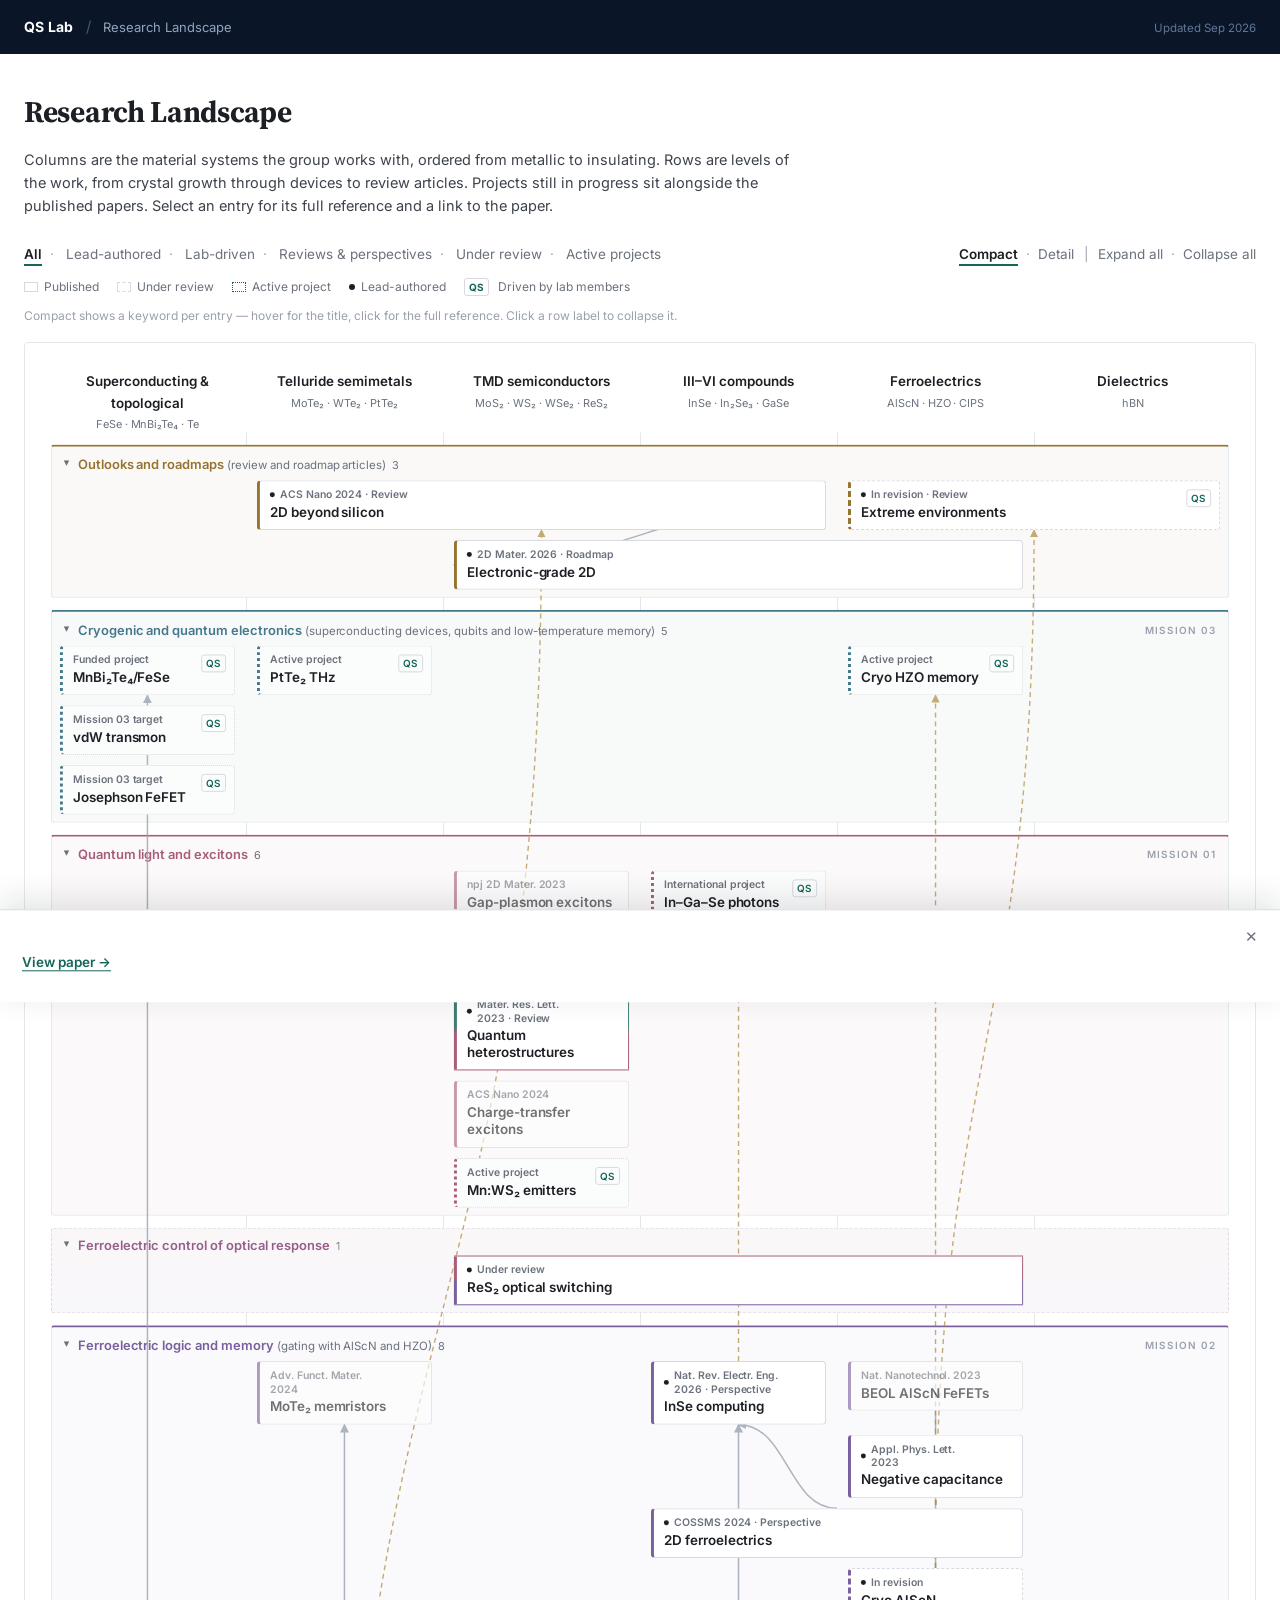
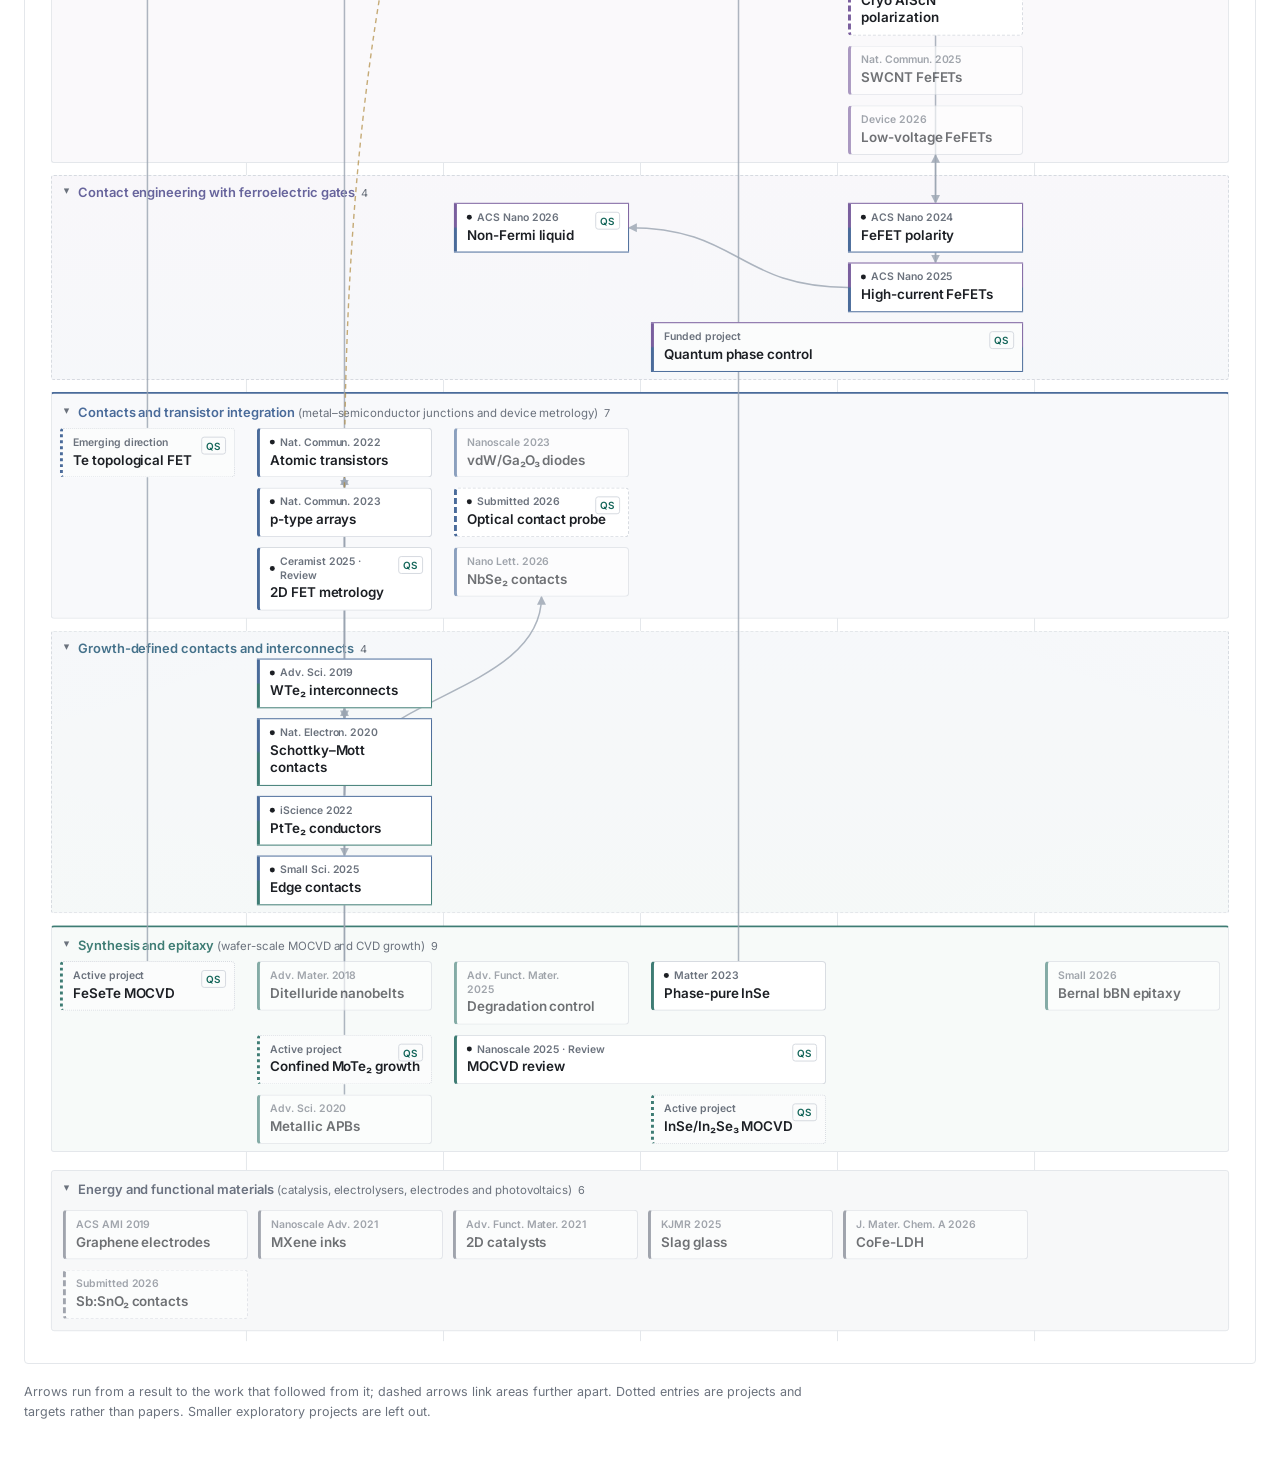
==== commit 78d44766: "Research Landscape: 인터랙티브 레이아웃을 기본으로 적용 (Compact, 모두 펼침) - 기본 레이아웃을 v4로: 6열 × 카드 1개, 100% 배율, 요약(키워드" ====
--- a/research-landscape.html
+++ b/research-landscape.html
@@ -10,7 +10,8 @@
 (function(){var h=document.documentElement;
   try{if(window.self!==window.top)h.classList.add('embedded');}catch(e){h.classList.add('embedded');}
   if(/[?&]embed=min\b/.test(location.search))h.classList.add('embedded','embed-min');
-  var v=(location.search.match(/[?&]v=(\d)/)||[])[1]||'0';h.classList.add('v'+v);window.RL_V=v;})();
+  var v=(location.search.match(/[?&]v=(\d)/)||[])[1]||'4';h.classList.add('v'+v);window.RL_V=v;
+  if(v==='4'){h.classList.add('v2','compact');}})();
 </script>
 <link rel="preconnect" href="https://fonts.googleapis.com">
 <link rel="preconnect" href="https://fonts.gstatic.com" crossorigin>
@@ -195,6 +196,24 @@
   html.v1 .bl .bs2,html.v2 .bl .bs2{font-size:11.5px}
   html.v1 .phys,html.v2 .phys{font-size:10px}
   html.v1 .fwrap .node,html.v2 .fwrap .node{width:186px}
+  /* ── v4: compact (keyword) cards, hover title, collapsible bands ── */
+  .node .k{display:none}
+  html.compact .node .k{display:block;margin-top:2px;font-size:13.5px;line-height:1.3;font-weight:600;color:var(--ink)}
+  html.compact .node .t,html.compact .node .stat{display:none}
+  html.compact .node{padding:7px 10px 8px;min-height:0}
+  html.compact .node .j{padding-right:30px;font-size:10.5px;line-height:1.3}
+  html.compact .node .qs{bottom:auto;top:8px;right:8px}
+  html.v4 #zw{margin:0 auto}
+  html.v4 .bl{cursor:pointer;padding-left:14px}
+  html.v4 .bl::before{content:'▾';position:absolute;left:0;top:0;font-size:11px;color:var(--meta);transition:transform .15s}
+  html.v4 .band.collapsed .bl::before,html.v4 .strip.collapsed .bl::before{transform:rotate(-90deg)}
+  html.v4 .band.collapsed,html.v4 .strip.collapsed,html.v4 .fpanel.collapsed{background:#fafbfc !important}
+  html.v4 .fpanel.collapsed .bl::before{transform:rotate(-90deg)}
+  .bl .cnt{font-weight:400;font-size:11px;color:var(--meta);margin-left:6px}
+  #tip{display:none;position:absolute;z-index:50;max-width:340px;background:var(--ink);color:#fff;font-size:12.5px;line-height:1.45;padding:8px 11px;border-radius:5px;pointer-events:none;box-shadow:0 6px 18px rgba(0,0,0,.18)}
+  #tip .tj{font-size:10.5px;color:#c3c9d2;margin-bottom:2px}
+  #tip.show{display:block}
+  .viewset .fl{margin-left:0}
   /* ── v3: band-by-band card grid (material shown as a tag) ── */
   html.v3 .figure,html.v3 .zoomset,html.v3 .hintline{display:none}
   #gridview{display:none;position:relative;margin:12px 0 4px}
@@ -268,6 +287,7 @@
 <p class="figcap">Arrows run from a result to the work that followed from it; dashed arrows link
 areas further apart. Dotted entries are projects and targets rather than papers. Smaller exploratory
 projects are left out.</p>
+<div id="tip"><div class="tj"></div><div class="tt"></div></div>
 <div id="backdrop"></div>
 <div id="sheet" role="dialog" aria-modal="true">
   <button class="close" id="shx" aria-label="Close">✕</button>
@@ -280,10 +300,10 @@
 <script>
 // v0 (default): 6 columns × 2 card slots, 2180px canvas scaled to fit.
 // v1/v2: 6 columns × 1 slot, ~1216px canvas → 100% inside the site's 1280px container.
-const V=window.RL_V||'0', SLOTS=(V==='1'||V==='2')?1:2;
+const V=window.RL_V||'4', SLOTS=(V==='1'||V==='2'||V==='4')?1:2;
 const CARD=SLOTS===1?176:160, SGAP=10, CPAD=SLOTS===1?11:12, COLW=SLOTS===1?198:354, X0=SLOTS===1?14:36;
 const CW=SLOTS===1?X0*2+COLS.length*COLW:2180;
-const CARDH=V==='2'?94:(V==='1'?80:64), ROWH=CARDH+10;
+const CARDH=(V==='2'||V==='4')?94:(V==='1'?80:64), ROWH=CARDH+10;
 const colX=c=>X0+c*COLW, slotX=(c,s)=>colX(c)+CPAD+s*(CARD+SGAP);
 const slotCol=si=>Math.floor(si/SLOTS), slotIdx=si=>si%SLOTS;
 const CLR={A:'var(--A)',B:'var(--B)',C:'var(--C)',D:'var(--D)',E:'var(--E)',F:'var(--F)',Q:'var(--Q)'};
@@ -333,6 +353,7 @@
 const FP={y:yCur+6,h:146};
 let CH=FP.y+FP.h+24;
 const bandEl={}, collines=[];
+var curScale=1;
 // band colour is the default; p.pc overrides it for the few exceptions
 const pcOf=p=>p.pc||(p.r==='F'?'F':(R[p.r].c||R[p.r].strip[0]));
 const cv=document.getElementById('canvas'), svg=document.getElementById('wires'), zw=document.getElementById('zw');
@@ -360,12 +381,20 @@
       border:1px solid var(--hair);border-top:2px solid ${CLR[b.c]}`;
     d.innerHTML=`<span class="bl" style="color:${CLR[b.c]}">${b.name}${b.sub?`<span class="bs2"> (${b.sub})</span>`:''}</span><span class="phys">${b.phys}</span>`;
   }
-  cv.appendChild(d);bandEl[b.k]=d;}
+  cv.appendChild(d);bandEl[b.k]=d;
+  if(V==='4'){const lbl=d.querySelector('.bl');
+    const n=P.filter(q=>q.r===b.k).length; lbl.insertAdjacentHTML('beforeend',`<span class="cnt">${n}</span>`);
+    lbl.title='Click to collapse / expand';
+    lbl.onclick=()=>{b.collapsed=!b.collapsed;d.classList.toggle('collapsed',!!b.collapsed);relayoutRows();drawWires();postH();};}}
 const fp=document.createElement('div');fp.className='fpanel';
 fp.style.cssText=`top:${FP.y}px;height:${FP.h}px`;
 fp.innerHTML=`<span class="bl" style="color:var(--F)">Energy and functional materials<span class="bs2"> (catalysis, electrolysers, electrodes and photovoltaics)</span></span>`;
 cv.appendChild(fp);
 const fwrap=document.createElement('div');fwrap.className='fwrap';fwrap.style.top=(FP.y+40)+'px';cv.appendChild(fwrap);
+if(V==='4'){const lbl=fp.querySelector('.bl');
+  lbl.insertAdjacentHTML('beforeend',`<span class="cnt">${P.filter(q=>q.r==='F').length}</span>`);
+  lbl.title='Click to collapse / expand';
+  lbl.onclick=()=>{FP.collapsed=!FP.collapsed;fp.classList.toggle('collapsed',!!FP.collapsed);relayoutRows();drawWires();postH();};}
 const pos={}, els={};
 const sheet=document.getElementById('sheet'), bk=document.getElementById('backdrop');
 function openSheet(p){
@@ -389,7 +418,7 @@
     const t1=COLS[slotCol(p._si)].tag, t2=p.materialTo?COLS[slotCol(p._se)].tag:null;
     tag=`<span class="mtag">${t2&&t2!==t1?t1+' – '+t2:t1}</span>`;
   }
-  return `<div class="j">${lead}${p.j}${suffix}</div><div class="t">${p.t}</div>`+tag+
+  return `<div class="j">${lead}${p.j}${suffix}</div><div class="t">${p.t}</div><div class="k">${p.kw||p.t}</div>`+tag+
     `<span class="stat" style="color:${stCol}">${stTxt}</span>`+
     (p.lab?`<span class="qs">QS</span>`:'');
 }
@@ -425,18 +454,20 @@
   const cvNode=p=>(els[p.id]||[]).find(e=>e.parentNode===cv);
   for(const o of ORDER){
     const labelH=o.strip?28:36, pad=8, gapAfter=12;
-    const rowH=new Array(o.rows).fill(CARDH);
+    for(const p of P){ if(p.r!==o.k) continue; const n=cvNode(p); if(n) n.style.display=o.collapsed?'none':''; }
+    if(o.collapsed){ o.y=y; o.h=labelH-4; o.rowsY=new Array(o.rows).fill(y); y=o.y+o.h+gapAfter; const d=bandEl[o.k]; d.style.top=o.y+'px'; d.style.height=o.h+'px'; continue; }
+    const rowH=new Array(o.rows).fill(document.documentElement.classList.contains('compact')?44:CARDH);
     for(const p of P){ if(p.r!==o.k) continue; const n=cvNode(p); if(n) rowH[p._w]=Math.max(rowH[p._w], n.offsetHeight); }
     o.y=y; o.rowsY=[]; let yy=y+labelH;
     for(let i=0;i<o.rows;i++){ o.rowsY.push(yy); yy+=rowH[i]+GAP; }
     o.h=(yy-GAP)-y+pad; y=o.y+o.h+gapAfter;
     const d=bandEl[o.k]; d.style.top=o.y+'px'; d.style.height=o.h+'px';
   }
-  FP.y=y+6; FP.h=Math.max(146, fwrap.offsetHeight+52);
-  CH=FP.y+FP.h+24; cv.style.height=CH+'px';
+  FP.y=y+6; fwrap.style.display=FP.collapsed?'none':''; FP.h=FP.collapsed?32:Math.max(146, fwrap.offsetHeight+52);
+  CH=FP.y+FP.h+24; cv.style.height=CH+'px'; zw.style.height=(CH*curScale)+'px';
   fp.style.top=FP.y+'px'; fp.style.height=FP.h+'px'; fwrap.style.top=(FP.y+40)+'px';
   for(const l of collines) l.style.height=(CH-96)+'px';
-  for(const p of P){ if(p.r==='F') continue; const n=cvNode(p); if(!n) continue; const yN=R[p.r].rowsY[p._w]; n.style.top=yN+'px'; pos[p.id].y=yN; pos[p.id].h=n.offsetHeight; }
+  for(const p of P){ if(p.r==='F') continue; const n=cvNode(p); if(!n) continue; const yN=R[p.r].rowsY[p._w]; n.style.top=yN+'px'; pos[p.id].y=yN; pos[p.id].h=n.offsetHeight; pos[p.id].hidden=!!R[p.r].collapsed; }
 }
 relayoutRows();
 // v3 — band-by-band card grid (desktop), material as a tag on each card
@@ -608,7 +639,7 @@
 for(const w of wires) w.el.remove();
 wires=[];
 for(const [s,t,kind] of EDGES){
-  const a=pos[s], b=pos[t]; if(!a||!b) continue;
+  const a=pos[s], b=pos[t]; if(!a||!b||a.hidden||b.hidden) continue;
   const [[x1,y1],[x2,y2]]=anchorPt(a,b);
   const mx=(x1+x2)/2, my=(y1+y2)/2;
   const d=Math.abs(x2-x1)>=Math.abs(y2-y1)
@@ -652,10 +683,35 @@
   applyWireVis();
   postH();
 });
+// v4 — Compact/Detail view, expand/collapse all, hover tooltip
+if(V==='4'){
+  const zs=document.querySelector('.zoomset');
+  zs.innerHTML=`<span class="viewset"><a class="fl vbtn on" tabindex="0" data-view="compact">Compact</a><span class="dot">·</span><a class="fl vbtn" tabindex="0" data-view="detail">Detail</a></span>`+
+    `<span class="dot" style="margin:0 10px">|</span><a class="fl" tabindex="0" data-bands="open">Expand all</a><span class="dot">·</span><a class="fl" tabindex="0" data-bands="close">Collapse all</a>`;
+  document.querySelector('.hintline').textContent='Compact shows a keyword per entry — hover for the title, click for the full reference. Click a row label to collapse it.';
+  const setView=(vw)=>{document.documentElement.classList.toggle('compact',vw==='compact');
+    document.querySelectorAll('.vbtn').forEach(x=>x.classList.toggle('on',x.dataset.view===vw));
+    relayoutRows();drawWires();postH();};
+  const setBands=(open)=>{for(const b of ORDER){b.collapsed=!open;bandEl[b.k].classList.toggle('collapsed',!open);}FP.collapsed=!open;fp.classList.toggle('collapsed',!open);relayoutRows();drawWires();postH();};
+  zs.addEventListener('click',e=>{const c=e.target.closest('.fl');if(!c)return;e.stopPropagation();
+    if(c.dataset.view)setView(c.dataset.view); if(c.dataset.bands)setBands(c.dataset.bands==='open');});
+  zs.addEventListener('keydown',e=>{if(e.key==='Enter'||e.key===' '){const c=e.target.closest('.fl');if(c){e.preventDefault();c.click();}}});
+  const tip=document.getElementById('tip'), tj=tip.querySelector('.tj'), tt=tip.querySelector('.tt');
+  for(const p of P){ for(const n of (els[p.id]||[])){ if(n.parentNode!==cv&&n.parentNode!==fwrap) continue;
+    n.addEventListener('mouseenter',()=>{ if(!document.documentElement.classList.contains('compact')) return;
+      tj.textContent=p.j+(p.bd?' · '+BDL[p.bd]:'')+' · '+STC[p.st][0]; tt.textContent=p.t;
+      const r=n.getBoundingClientRect(); tip.classList.add('show');
+      let x=r.left+window.scrollX, y=r.bottom+window.scrollY+6;
+      tip.style.left='0px'; tip.style.top='0px';
+      const tw=tip.offsetWidth; if(x+tw>document.documentElement.clientWidth-8) x=Math.max(8,document.documentElement.clientWidth-8-tw);
+      tip.style.left=x+'px'; tip.style.top=y+'px'; });
+    n.addEventListener('mouseleave',()=>tip.classList.remove('show')); } }
+}
 // zoom (desktop)
 function fitScale(){const pad=document.documentElement.classList.contains('embed-min')?4:70;return Math.min(1,(document.documentElement.clientWidth-pad)/CW);}
 let fitMode=false;
 function setScale(s,btn){
+  curScale=s;
   cv.style.transform='scale('+s+')';
   zw.style.width=(CW*s)+'px';zw.style.height=(CH*s)+'px';
   fitMode=(s!==1);
